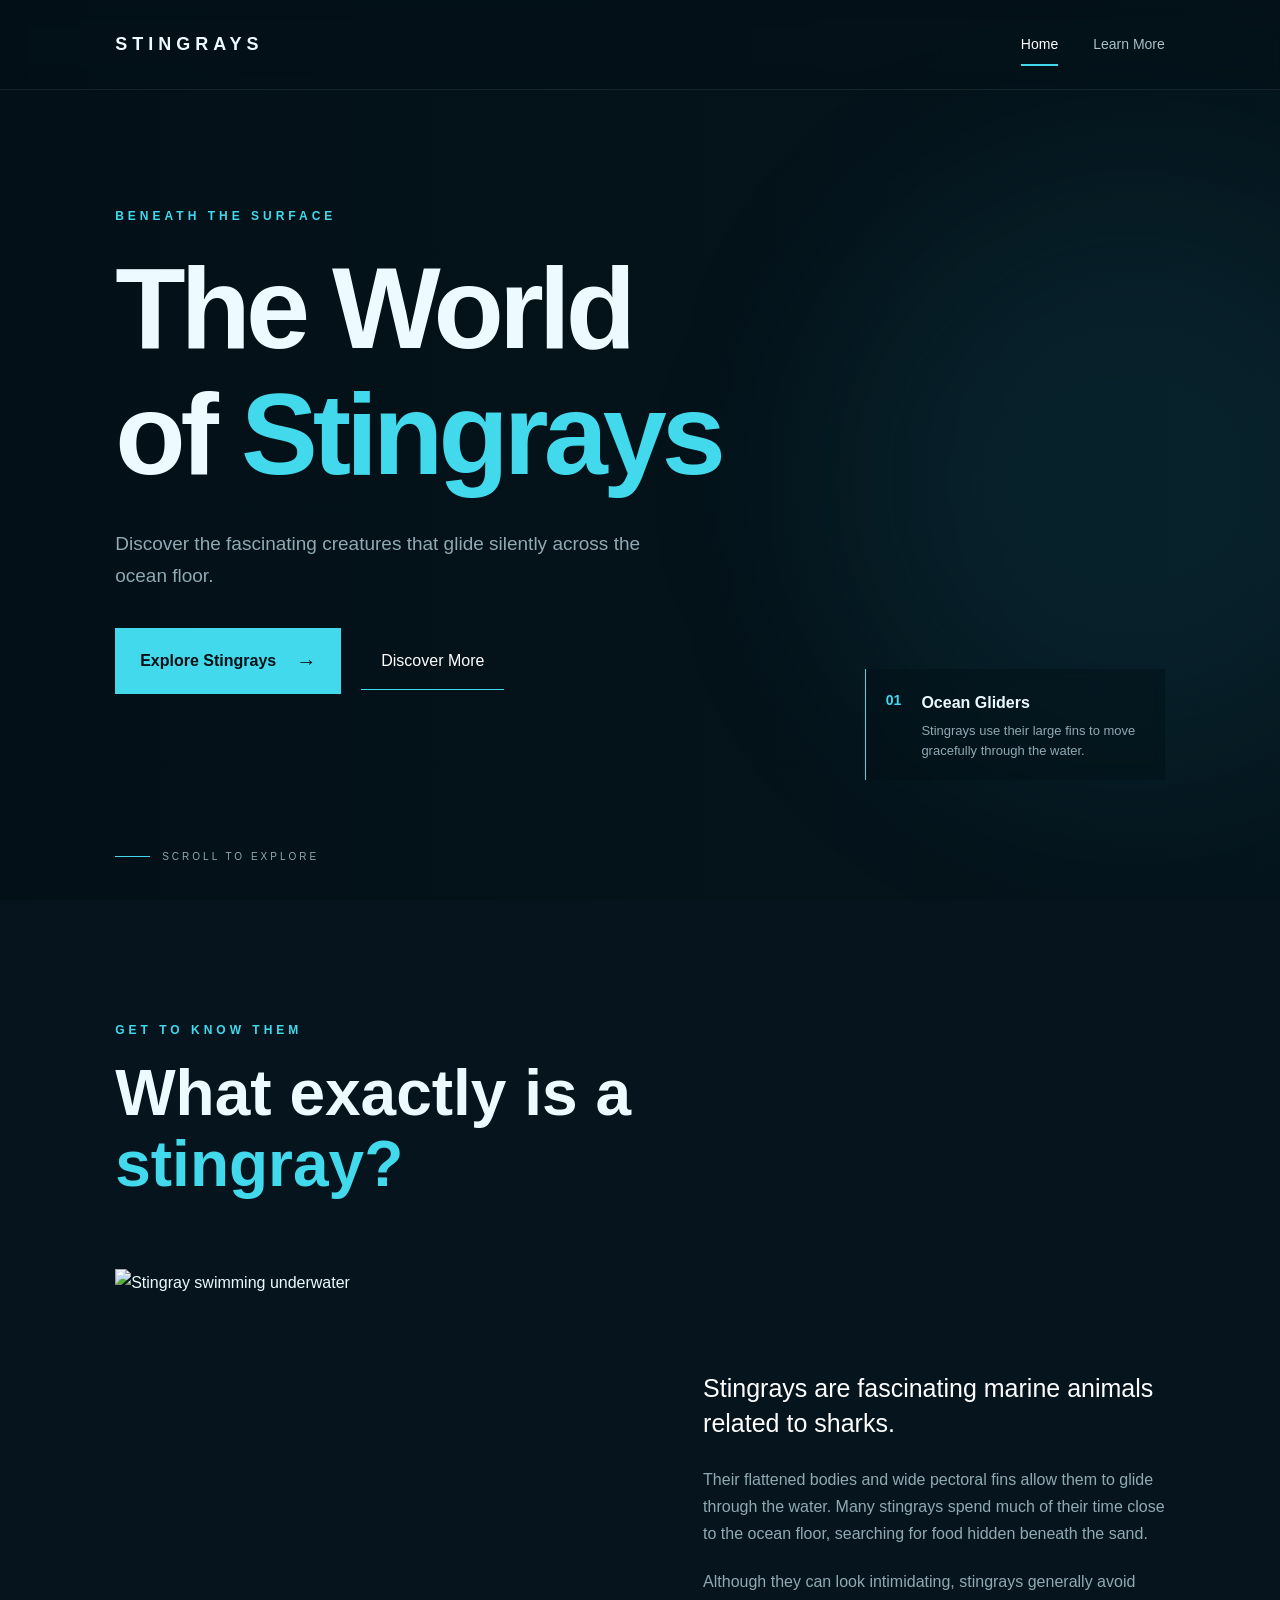
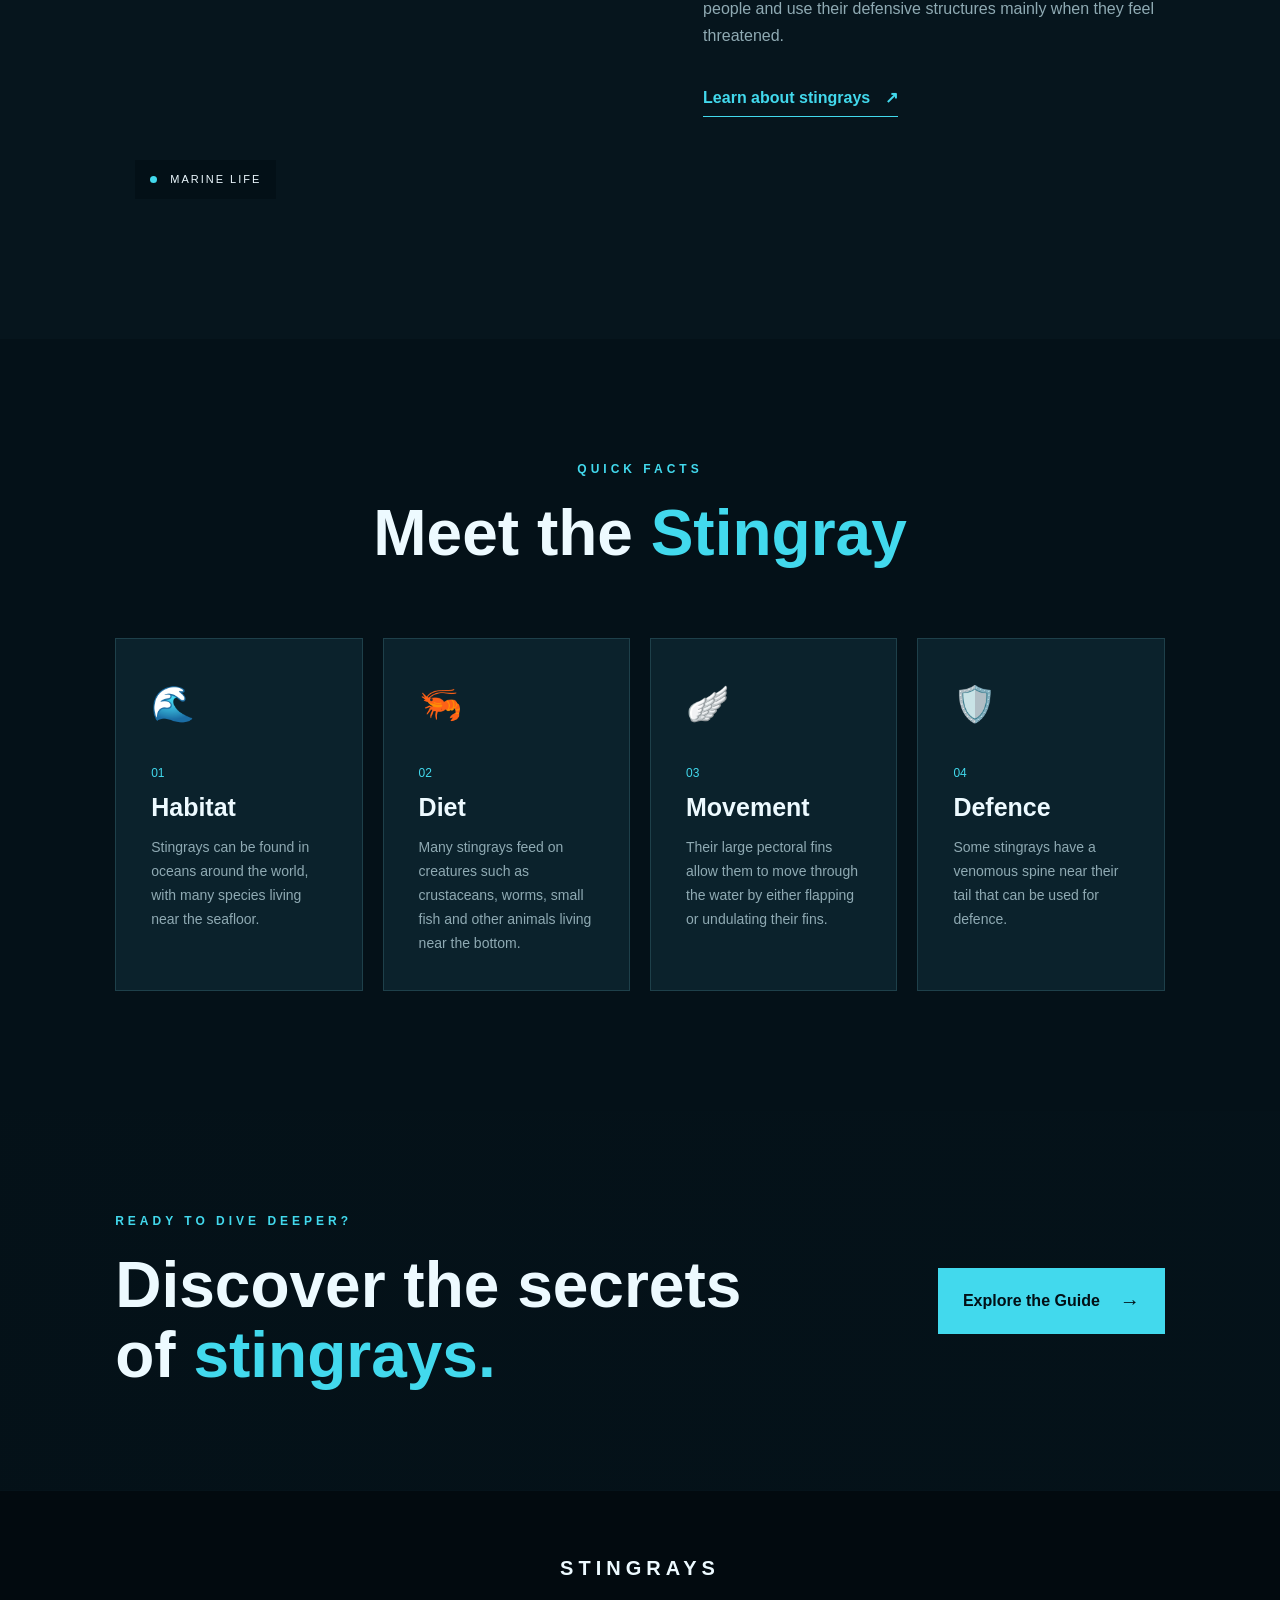
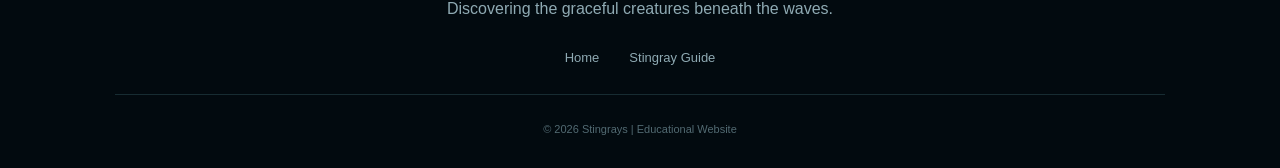
==== index.html @ 4814fe8c "smart stuff I did a lot of random stuff kinda changed it entirely didnt like it very much" ====
<!DOCTYPE html>
<html lang="en">

<head>
    <meta charset="UTF-8">
    <meta name="viewport" content="width=device-width, initial-scale=1.0">

    <title>Stingrays | Beneath the Surface</title>
    <link rel="stylesheet" href="style.css">
</head>


<body>


    <header class="navbar">

        <a href="index.html" class="logo">
            STINGRAYS
        </a>

        <nav>
            <a href="index.html" class="active">Home</a>
            <a href="stingrays.html">Learn More</a>
        </nav>

    </header>

    <section class="hero">

        <div class="hero-content">

            <p class="eyebrow">
                BENEATH THE SURFACE
            </p>

            <h1>
                The World<br>
                of <span>Stingrays</span>
            </h1>

            <p class="hero-text">
                Discover the fascinating creatures that glide
                silently across the ocean floor.
            </p>

            <div class="hero-buttons">

                <a href="stingrays.html" class="primary-button">
                    Explore Stingrays
                    <span>→</span>
                </a>

                <a href="#about" class="secondary-button">
                    Discover More
                </a>

            </div>

        </div>

        <div class="hero-fact">

            <div class="fact-number">
                01
            </div>

            <div>
                <strong>Ocean Gliders</strong>
                <p>
                    Stingrays use their large fins
                    to move gracefully through the water.
                </p>
            </div>

        </div>


        <!-- Scroll indicator -->

        <div class="scroll">
            <span></span>
            SCROLL TO EXPLORE
        </div>

    </section>

    <section class="section" id="about">

        <div class="section-heading">

            <p class="eyebrow">
                GET TO KNOW THEM
            </p>

            <h2>
                What exactly is a <span>stingray?</span>
            </h2>

        </div>


        <div class="intro-grid">

            <div class="intro-image">

                <img src="images/stingray2.jpg"
                     alt="Stingray swimming underwater">

                <div class="image-label">
                    <span></span>
                    MARINE LIFE
                </div>

            </div>


            <div class="intro-text">

                <p class="large-text">
                    Stingrays are fascinating marine animals
                    related to sharks.
                </p>

                <p>
                    Their flattened bodies and wide pectoral fins
                    allow them to glide through the water. Many
                    stingrays spend much of their time close to the
                    ocean floor, searching for food hidden beneath
                    the sand.
                </p>

                <p>
                    Although they can look intimidating, stingrays
                    generally avoid people and use their defensive
                    structures mainly when they feel threatened.
                </p>

                <a href="stingrays.html" class="text-link">
                    Learn about stingrays
                    <span>↗</span>
                </a>

            </div>

        </div>

    </section>

    <section class="facts-section">

        <div class="section-heading center">

            <p class="eyebrow">
                QUICK FACTS
            </p>

            <h2>
                Meet the <span>Stingray</span>
            </h2>

        </div>


        <div class="fact-cards">


            <article class="fact-card">

                <div class="card-icon">
                    🌊
                </div>

                <p class="card-number">
                    01
                </p>

                <h3>
                    Habitat
                </h3>

                <p>
                    Stingrays can be found in oceans around
                    the world, with many species living near
                    the seafloor.
                </p>

            </article>


            <article class="fact-card">

                <div class="card-icon">
                    🦐
                </div>

                <p class="card-number">
                    02
                </p>

                <h3>
                    Diet
                </h3>

                <p>
                    Many stingrays feed on creatures such as
                    crustaceans, worms, small fish and other
                    animals living near the bottom.
                </p>

            </article>


            <article class="fact-card">

                <div class="card-icon">
                    🪽
                </div>

                <p class="card-number">
                    03
                </p>

                <h3>
                    Movement
                </h3>

                <p>
                    Their large pectoral fins allow them to
                    move through the water by either flapping
                    or undulating their fins.
                </p>

            </article>


            <article class="fact-card">

                <div class="card-icon">
                    🛡️
                </div>

                <p class="card-number">
                    04
                </p>

                <h3>
                    Defence
                </h3>

                <p>
                    Some stingrays have a venomous spine near
                    their tail that can be used for defence.
                </p>

            </article>

        </div>

    </section>
    <section class="cta">

        <div>

            <p class="eyebrow">
                READY TO DIVE DEEPER?
            </p>

            <h2>
                Discover the secrets<br>
                of <span>stingrays.</span>
            </h2>

        </div>

        <a href="stingrays.html" class="primary-button">
            Explore the Guide
            <span>→</span>
        </a>

    </section>
    <footer>

        <div class="footer-logo">
            STINGRAYS
        </div>

        <p>
            Discovering the graceful creatures beneath the waves.
        </p>

        <div class="footer-links">
            <a href="index.html">Home</a>
            <a href="stingrays.html">Stingray Guide</a>
        </div>

        <div class="copyright">
            © 2026 Stingrays | Educational Website
        </div>

    </footer>


</body>
<a href="stingrays.html"></a>
<a href="index.html"></a>
</html>
---- style.css ----
* {
    margin: 0;
    padding: 0;
    box-sizing: border-box;
}


html {
    scroll-behavior: smooth;
}


body {
    font-family: Arial, Helvetica, sans-serif;

    background: #06151d;

    color: #edfaff;

    line-height: 1.7;
}


/* =========================================================
   COLOUR VARIABLES
========================================================= */

:root {

    --background: #06151d;

    --dark: #031017;

    --blue: #42d9ed;

    --light-blue: #8debf5;

    --text: #edfaff;

    --muted: #8faab3;

    --card: #0b222c;

    --border: rgba(141, 235, 245, 0.15);
}


/* =========================================================
   GENERAL
========================================================= */

a {
    color: inherit;
    text-decoration: none;
}


img {
    width: 100%;
    display: block;
}


.section {
    padding: 120px 9%;
}


.eyebrow {
    color: var(--blue);

    font-size: 12px;

    font-weight: bold;

    letter-spacing: 4px;

    margin-bottom: 18px;
}


h1,
h2,
h3 {
    line-height: 1.1;
}


h2 {
    font-size: clamp(40px, 5vw, 70px);
}


h2 span,
h1 span {
    color: var(--blue);
}


p {
    color: var(--muted);
}


/* =========================================================
   NAVIGATION
========================================================= */

.navbar {

    position: absolute;

    top: 0;

    left: 0;

    width: 100%;

    height: 90px;

    padding: 0 9%;

    display: flex;

    align-items: center;

    justify-content: space-between;

    z-index: 20;

    border-bottom: 1px solid rgba(255,255,255,0.08);

    background: rgba(3, 16, 23, 0.35);

    backdrop-filter: blur(10px);
}


.logo {

    font-size: 18px;

    font-weight: 900;

    letter-spacing: 5px;
}


.navbar nav {

    display: flex;

    gap: 35px;
}


.navbar nav a {

    color: #a9c1c8;

    font-size: 14px;

    position: relative;

    transition: 0.3s;
}


.navbar nav a:hover,
.navbar nav a.active {

    color: white;
}


.navbar nav a.active::after {

    content: "";

    position: absolute;

    left: 0;

    bottom: -10px;

    width: 100%;

    height: 2px;

    background: var(--blue);
}


/* =========================================================
   HOMEPAGE HERO
========================================================= */

.hero {

    min-height: 100vh;

    position: relative;

    display: flex;

    align-items: center;

    padding: 120px 9%;

    overflow: hidden;

    background:

        linear-gradient(
            90deg,
            rgba(3, 16, 23, 0.95),
            rgba(3, 16, 23, 0.6),
            rgba(3, 16, 23, 0.25)
        ),

        url("images/stingray.jpg");

    background-size: cover;

    background-position: center;
}


/* Creates a subtle glow behind the text */

.hero::before {

    content: "";

    position: absolute;

    width: 600px;

    height: 600px;

    border-radius: 50%;

    background: rgba(45, 207, 226, 0.08);

    filter: blur(100px);

    right: -150px;

    top: 20%;
}


.hero-content {

    position: relative;

    max-width: 700px;

    z-index: 2;
}


.hero h1 {

    font-size: clamp(65px, 9vw, 125px);

    letter-spacing: -5px;

    margin-bottom: 30px;
}


.hero-text {

    font-size: 19px;

    max-width: 530px;

    margin-bottom: 35px;
}


/* =========================================================
   BUTTONS
========================================================= */

.hero-buttons {

    display: flex;

    align-items: center;

    gap: 20px;
}


.primary-button {

    display: inline-flex;

    align-items: center;

    gap: 20px;

    padding: 16px 25px;

    background: var(--blue);

    color: #021016;

    font-weight: bold;

    transition: 0.3s;
}


.primary-button span {

    font-size: 20px;

    transition: 0.3s;
}


.primary-button:hover {

    transform: translateY(-4px);

    box-shadow: 0 15px 40px rgba(66, 217, 237, 0.2);
}


.primary-button:hover span {

    transform: translateX(5px);
}


.secondary-button {

    padding: 15px 20px;

    color: white;

    border-bottom: 1px solid var(--blue);
}


/* =========================================================
   HERO FACT
========================================================= */

.hero-fact {

    position: absolute;

    right: 9%;

    bottom: 120px;

    max-width: 300px;

    display: flex;

    gap: 20px;

    padding: 20px;

    border-left: 1px solid var(--blue);

    background: rgba(3,16,23,0.45);

    backdrop-filter: blur(8px);
}


.fact-number {

    font-size: 14px;

    color: var(--blue);

    font-weight: bold;
}


.hero-fact strong {

    display: block;

    margin-bottom: 5px;
}


.hero-fact p {

    font-size: 13px;

    line-height: 1.5;
}


/* =========================================================
   SCROLL INDICATOR
========================================================= */

.scroll {

    position: absolute;

    bottom: 35px;

    left: 9%;

    font-size: 10px;

    letter-spacing: 3px;

    color: #8faab3;

    display: flex;

    align-items: center;

    gap: 12px;
}


.scroll span {

    display: block;

    width: 35px;

    height: 1px;

    background: var(--blue);
}


/* =========================================================
   SECTION HEADINGS
========================================================= */

.section-heading {

    max-width: 750px;

    margin-bottom: 70px;
}


.section-heading.center {

    text-align: center;

    margin-left: auto;

    margin-right: auto;
}


.heading-description {

    max-width: 600px;

    margin: 25px auto 0;

    color: var(--muted);
}


/* =========================================================
   INTRO
========================================================= */

.intro-grid {

    display: grid;

    grid-template-columns: 1.1fr 1fr;

    gap: 80px;

    align-items: center;
}


.intro-image {

    position: relative;
}


.intro-image img {

    height: 550px;

    object-fit: cover;
}


.image-label {

    position: absolute;

    bottom: 20px;

    left: 20px;

    padding: 10px 15px;

    background: rgba(3,16,23,0.8);

    backdrop-filter: blur(8px);

    font-size: 11px;

    letter-spacing: 2px;
}


.image-label span {

    display: inline-block;

    width: 7px;

    height: 7px;

    border-radius: 50%;

    background: var(--blue);

    margin-right: 8px;
}


.intro-text {

    max-width: 550px;
}


.large-text {

    font-size: 25px;

    color: white;

    line-height: 1.4;

    margin-bottom: 25px;
}


.intro-text p:not(.large-text) {

    margin-bottom: 20px;
}


.text-link {

    display: inline-flex;

    gap: 15px;

    margin-top: 15px;

    color: var(--blue);

    font-weight: bold;

    border-bottom: 1px solid var(--blue);

    padding-bottom: 5px;
}


/* =========================================================
   FACTS SECTION
========================================================= */

.facts-section {

    padding: 120px 9%;

    background: #041118;
}


.fact-cards {

    display: grid;

    grid-template-columns: repeat(4, 1fr);

    gap: 20px;
}


.fact-card {

    min-height: 330px;

    padding: 35px;

    background: var(--card);

    border: 1px solid var(--border);

    position: relative;

    transition: 0.3s;
}


.fact-card:hover {

    transform: translateY(-8px);

    border-color: rgba(66,217,237,0.5);
}


.card-icon {

    font-size: 35px;

    margin-bottom: 30px;
}


.card-number {

    color: var(--blue);

    font-size: 12px;

    margin-bottom: 10px;
}


.fact-card h3 {

    font-size: 25px;

    margin-bottom: 15px;
}


.fact-card p:last-child {

    font-size: 14px;
}


/* =========================================================
   CTA
========================================================= */

.cta {

    padding: 100px 9%;

    display: flex;

    align-items: center;

    justify-content: space-between;

    gap: 40px;

    background:

        linear-gradient(
            90deg,
            rgba(4, 17, 24, 0.95),
            rgba(4, 17, 24, 0.75)
        ),

        url("images/stingray2.jpg");

    background-size: cover;

    background-position: center;
}


.cta h2 {

    font-size: clamp(40px, 5vw, 65px);
}


/* =========================================================
   PAGE HERO
========================================================= */

.page-hero {

    min-height: 80vh;

    display: flex;

    align-items: center;

    padding: 150px 9%;

    background:

        linear-gradient(
            90deg,
            rgba(3,16,23,0.95),
            rgba(3,16,23,0.55)
        ),

        url("images/stingray2.jpg");

    background-size: cover;

    background-position: center;
}


.page-hero-content {

    max-width: 800px;
}


.page-hero h1 {

    font-size: clamp(65px, 8vw, 110px);

    letter-spacing: -4px;

    margin-bottom: 30px;
}


.page-hero p:last-child {

    font-size: 19px;

    max-width: 550px;
}


/* =========================================================
   LARGE INFORMATION SECTION
========================================================= */

.large-info-grid {

    display: grid;

    grid-template-columns: 1fr 1fr;

    gap: 80px;

    align-items: center;
}


.info-image img {

    height: 600px;

    object-fit: cover;
}


.info-content > p {

    margin-bottom: 20px;
}


.mini-stat-grid {

    display: grid;

    grid-template-columns: 1fr 1fr;

    gap: 20px;

    margin-top: 40px;
}


.mini-stat-grid div {

    padding: 20px;

    border-top: 1px solid var(--border);
}


.mini-stat-grid strong {

    display: block;

    color: var(--blue);

    margin-bottom: 5px;
}


.mini-stat-grid span {

    font-size: 13px;

    color: var(--muted);
}


/* =========================================================
   DARK SECTION
========================================================= */

.dark-section {

    padding: 120px 9%;

    background: #030e14;
}


.anatomy-grid {

    display: grid;

    grid-template-columns: repeat(4, 1fr);

    gap: 20px;
}


.anatomy-card {

    padding: 35px;

    min-height: 300px;

    border: 1px solid var(--border);

    background: #061923;

    transition: 0.3s;
}


.anatomy-card:hover {

    border-color: var(--blue);

    transform: translateY(-5px);
}


.anatomy-number {

    color: var(--blue);

    margin-bottom: 70px;

    font-size: 13px;
}


.anatomy-card h3 {

    font-size: 24px;

    margin-bottom: 15px;
}


.anatomy-card p {

    font-size: 14px;
}


/* =========================================================
   FOOD SECTION
========================================================= */

.split-heading {

    display: flex;

    justify-content: space-between;

    gap: 50px;

    margin-bottom: 70px;
}


.split-heading > p {

    max-width: 400px;

    align-self: flex-end;
}


.food-grid {

    display: grid;

    grid-template-columns: 1fr 1fr;

    border-top: 1px solid var(--border);
}


.food-item {

    padding: 40px;

    border-bottom: 1px solid var(--border);

    transition: 0.3s;
}


.food-item:nth-child(odd) {

    border-right: 1px solid var(--border);
}


.food-item:hover {

    background: #0a2029;
}


.food-item span {

    color: var(--blue);

    font-size: 12px;

    letter-spacing: 2px;
}


.food-item h3 {

    margin: 15px 0;

    font-size: 28px;
}


/* =========================================================
   HABITAT
========================================================= */

.habitat-section {

    min-height: 650px;

    display: flex;

    align-items: center;

    padding: 100px 9%;

    background:

        linear-gradient(
            90deg,
            rgba(3,16,23,0.95),
            rgba(3,16,23,0.55)
        ),

        url("images/stingray.jpg");

    background-size: cover;

    background-position: center;
}


.habitat-content {

    max-width: 650px;
}


.habitat-content h2 {

    margin-bottom: 30px;
}


.habitat-content > p {

    font-size: 18px;

    margin-bottom: 30px;
}


.habitat-tags {

    display: flex;

    flex-wrap: wrap;

    gap: 10px;
}


.habitat-tags span {

    padding: 9px 13px;

    border: 1px solid rgba(66,217,237,0.4);

    color: var(--light-blue);

    font-size: 10px;

    letter-spacing: 2px;
}


/* =========================================================
   DEFENCE
========================================================= */

.defence-box {

    display: grid;

    grid-template-columns: 120px 1fr;

    gap: 40px;

    padding: 50px;

    border: 1px solid var(--border);

    background: var(--card);

    max-width: 1000px;
}


.defence-icon {

    font-size: 55px;

    text-align: center;
}


.defence-box h3 {

    font-size: 32px;

    margin-bottom: 20px;
}


.defence-box p {

    margin-bottom: 15px;

    max-width: 750px;
}


/* =========================================================
   NUMBER FACTS
========================================================= */

.number-facts {

    max-width: 1000px;

    margin: auto;
}


.number-facts > div {

    display: grid;

    grid-template-columns: 100px 1fr;

    gap: 30px;

    padding: 25px 0;

    border-bottom: 1px solid var(--border);
}


.number-facts strong {

    color: var(--blue);

    font-size: 14px;
}


.number-facts p {

    color: white;
}


/* =========================================================
   BACK HOME
========================================================= */

.back-home {

    text-align: center;

    padding: 130px 20px;

    background: #030e14;
}


.back-home h2 {

    margin-bottom: 40px;
}


/* =========================================================
   FOOTER
========================================================= */

footer {

    padding: 60px 9% 30px;

    background: #020a0f;

    text-align: center;
}


.footer-logo {

    font-size: 20px;

    font-weight: 900;

    letter-spacing: 5px;

    margin-bottom: 10px;
}


.footer-links {

    display: flex;

    justify-content: center;

    gap: 30px;

    margin: 25px 0;
}


.footer-links a {

    color: var(--muted);

    font-size: 13px;

    transition: 0.3s;
}


.footer-links a:hover {

    color: var(--blue);
}


.copyright {

    padding-top: 25px;

    border-top: 1px solid var(--border);

    color: #526a72;

    font-size: 11px;
}


/* =========================================================
   RESPONSIVE DESIGN
========================================================= */

@media (max-width: 1000px) {

    .fact-cards,
    .anatomy-grid {

        grid-template-columns: 1fr 1fr;
    }


    .intro-grid,
    .large-info-grid {

        grid-template-columns: 1fr;

        gap: 50px;
    }


    .intro-image img,
    .info-image img {

        height: 450px;
    }


    .hero-fact {

        display: none;
    }

}


@media (max-width: 700px) {

    .navbar {

        padding: 0 6%;

        height: 75px;
    }


    .navbar nav {

        gap: 15px;
    }


    .navbar nav a {

        font-size: 12px;
    }


    .section,
    .facts-section,
    .dark-section {

        padding: 80px 6%;
    }


    .hero {

        padding: 120px 6% 80px;

        min-height: 850px;
    }


    .hero h1 {

        letter-spacing: -3px;
    }


    .hero-buttons {

        flex-direction: column;

        align-items: flex-start;
    }


    .scroll {

        left: 6%;
    }


    .fact-cards,
    .anatomy-grid {

        grid-template-columns: 1fr;
    }


    .fact-card {

        min-height: auto;
    }


    .split-heading {

        flex-direction: column;
    }


    .food-grid {

        grid-template-columns: 1fr;
    }


    .food-item:nth-child(odd) {

        border-right: none;
    }


    .defence-box {

        grid-template-columns: 1fr;

        padding: 30px;
    }


    .defence-icon {

        text-align: left;
    }


    .number-facts > div {

        grid-template-columns: 50px 1fr;
    }


    .cta {

        flex-direction: column;

        align-items: flex-start;

        padding: 80px 6%;
    }


    .page-hero {

        min-height: 700px;

        padding: 120px 6% 80px;
    }


    .page-hero h1 {

        letter-spacing: -3px;
    }


    .mini-stat-grid {

        grid-template-columns: 1fr;
    }


    .habitat-section {

        padding: 80px 6%;
    }


    footer {

        padding-left: 6%;

        padding-right: 6%;
    }

}
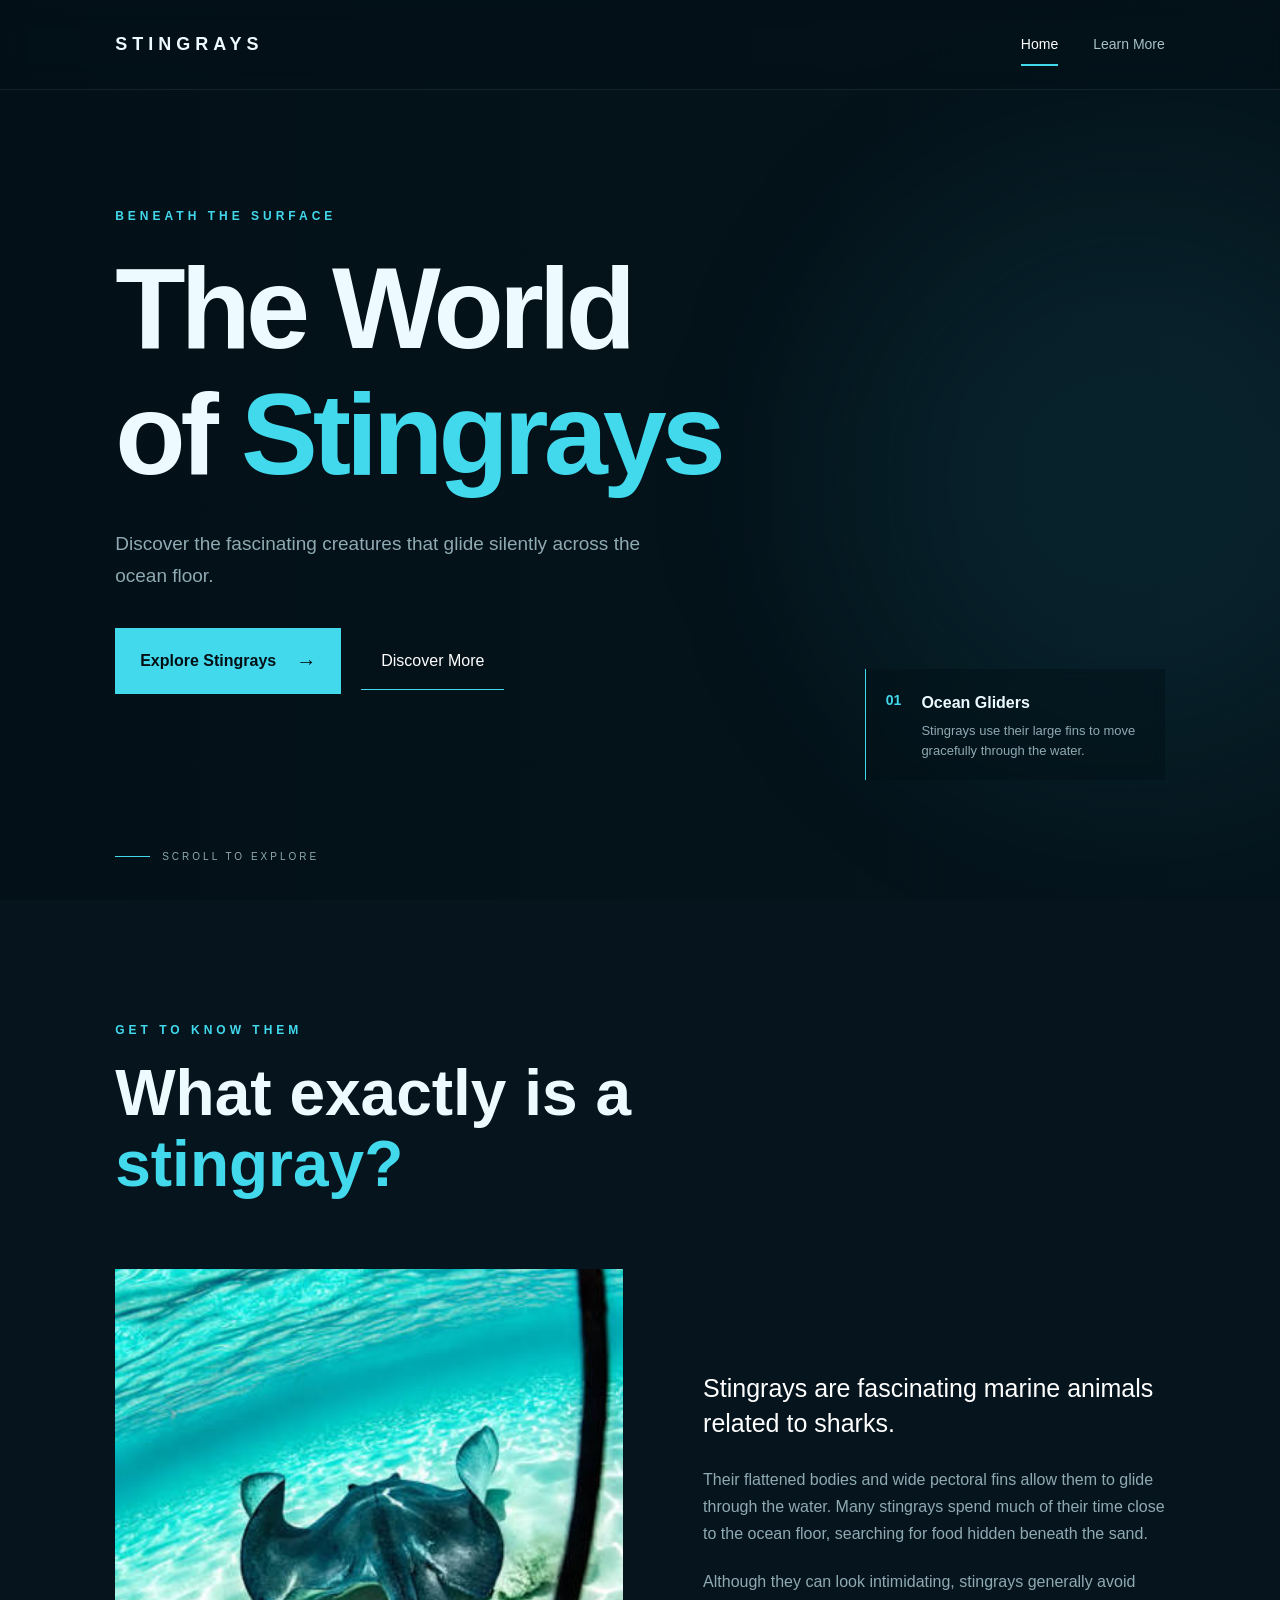
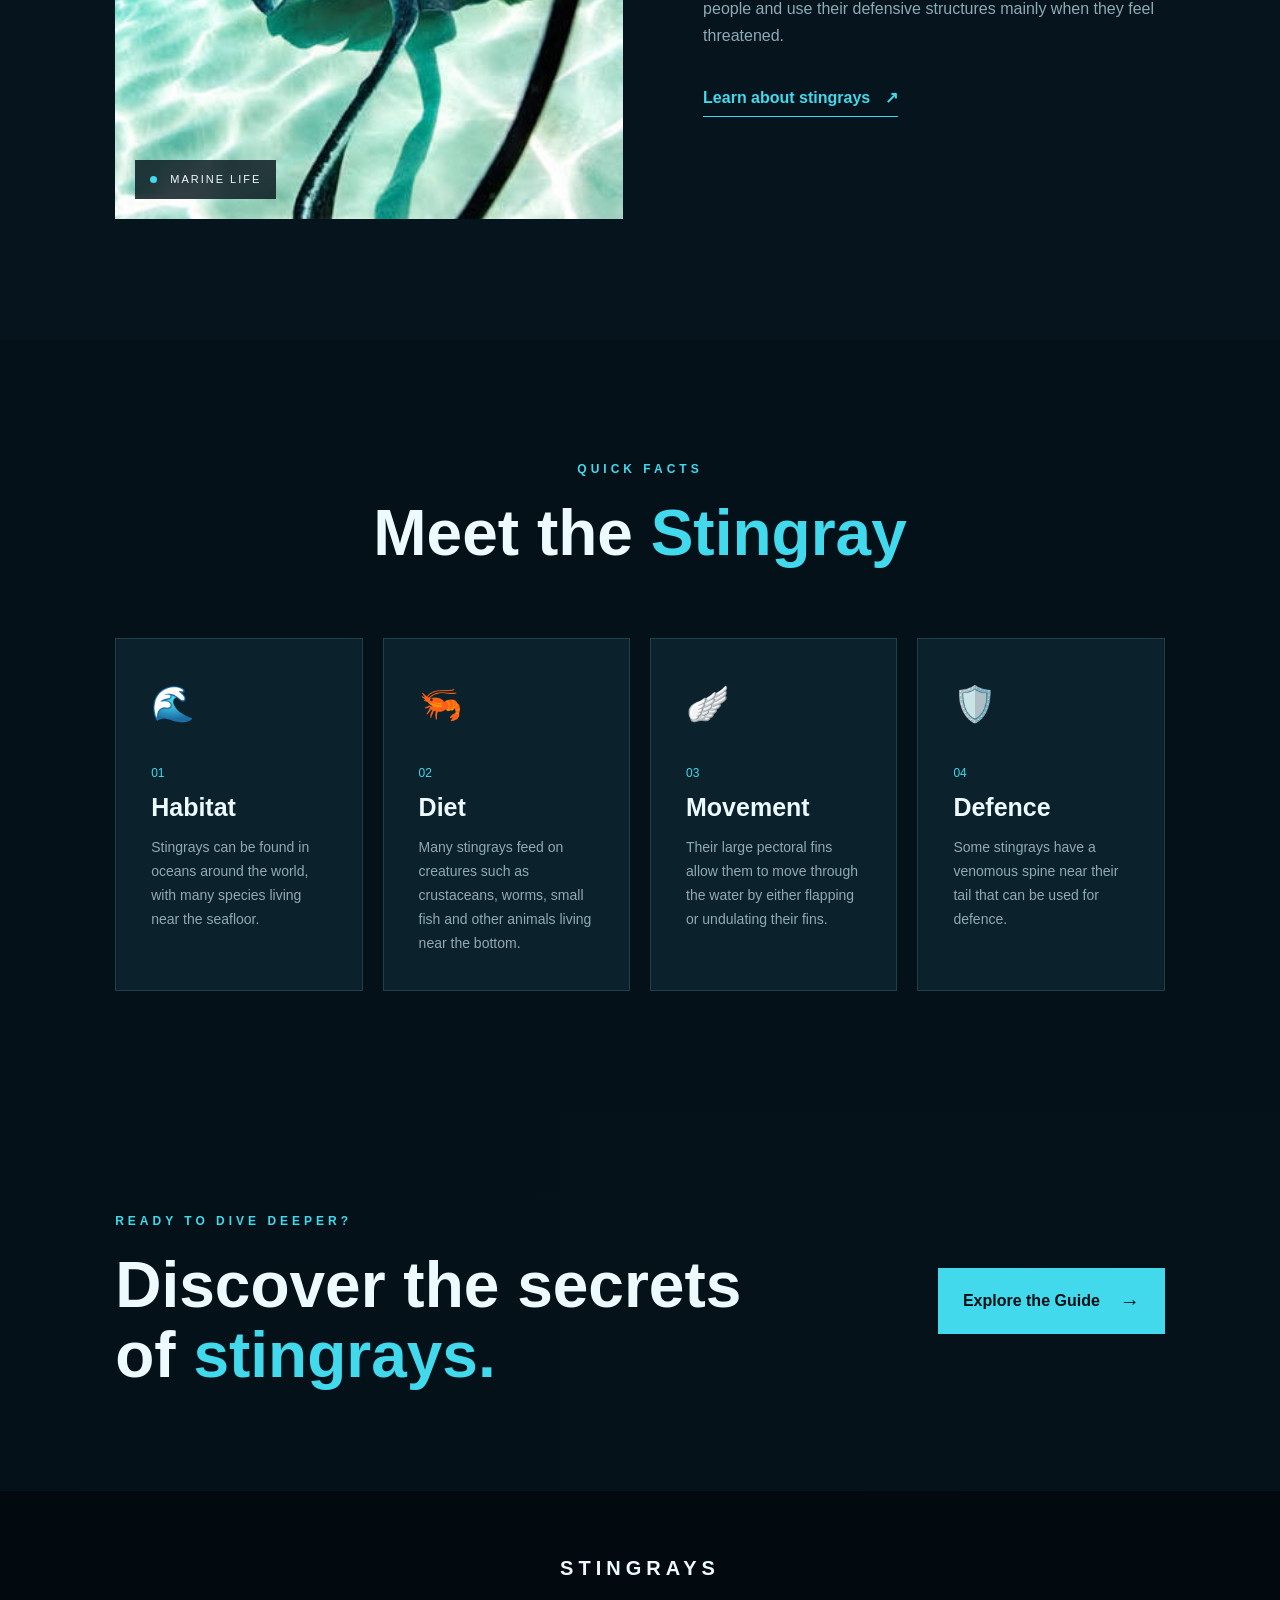
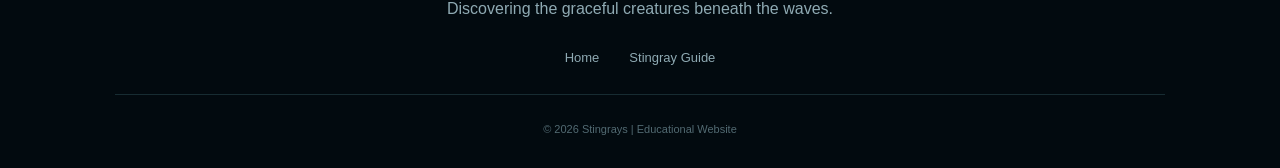
==== commit 19a56f1d: "images images" ====
--- a/index.html
+++ b/index.html
@@ -21,7 +21,7 @@
 
         <nav>
             <a href="index.html" class="active">Home</a>
-            <a href="stingrays.html">Learn More</a>
+            <a href="stingray.html">Learn More</a>
         </nav>
 
     </header>
@@ -46,7 +46,7 @@
 
             <div class="hero-buttons">
 
-                <a href="stingrays.html" class="primary-button">
+                <a href="stingray.html" class="primary-button">
                     Explore Stingrays
                     <span>→</span>
                 </a>
@@ -104,7 +104,7 @@
 
             <div class="intro-image">
 
-                <img src="images/stingray2.jpg"
+                <img src="stingray2.jpg"
                      alt="Stingray swimming underwater">
 
                 <div class="image-label">
@@ -136,7 +136,7 @@
                     structures mainly when they feel threatened.
                 </p>
 
-                <a href="stingrays.html" class="text-link">
+                <a href="stingray.html" class="text-link">
                     Learn about stingrays
                     <span>↗</span>
                 </a>
@@ -273,7 +273,7 @@
 
         </div>
 
-        <a href="stingrays.html" class="primary-button">
+        <a href="stingray.html" class="primary-button">
             Explore the Guide
             <span>→</span>
         </a>
@@ -291,7 +291,7 @@
 
         <div class="footer-links">
             <a href="index.html">Home</a>
-            <a href="stingrays.html">Stingray Guide</a>
+            <a href="stingray.html">Stingray Guide</a>
         </div>
 
         <div class="copyright">
@@ -302,6 +302,6 @@
 
 
 </body>
-<a href="stingrays.html"></a>
+<a href="stingray.html"></a>
 <a href="index.html"></a>
 </html>
--- a/style.css
+++ b/style.css
@@ -21,10 +21,6 @@
 }
 
 
-/* =========================================================
-   COLOUR VARIABLES
-========================================================= */
-
 :root {
 
     --background: #06151d;
@@ -44,10 +40,6 @@
     --border: rgba(141, 235, 245, 0.15);
 }
 
-
-/* =========================================================
-   GENERAL
-========================================================= */
 
 a {
     color: inherit;
@@ -101,11 +93,6 @@
     color: var(--muted);
 }
 
-
-/* =========================================================
-   NAVIGATION
-========================================================= */
-
 .navbar {
 
     position: absolute;
@@ -189,11 +176,6 @@
 
     background: var(--blue);
 }
-
-
-/* =========================================================
-   HOMEPAGE HERO
-========================================================= */
 
 .hero {
 
@@ -279,11 +261,6 @@
     margin-bottom: 35px;
 }
 
-
-/* =========================================================
-   BUTTONS
-========================================================= */
-
 .hero-buttons {
 
     display: flex;
@@ -345,11 +322,6 @@
     border-bottom: 1px solid var(--blue);
 }
 
-
-/* =========================================================
-   HERO FACT
-========================================================= */
-
 .hero-fact {
 
     position: absolute;
@@ -399,11 +371,6 @@
     line-height: 1.5;
 }
 
-
-/* =========================================================
-   SCROLL INDICATOR
-========================================================= */
-
 .scroll {
 
     position: absolute;
@@ -437,11 +404,6 @@
     background: var(--blue);
 }
 
-
-/* =========================================================
-   SECTION HEADINGS
-========================================================= */
-
 .section-heading {
 
     max-width: 750px;
@@ -469,11 +431,6 @@
     color: var(--muted);
 }
 
-
-/* =========================================================
-   INTRO
-========================================================= */
-
 .intro-grid {
 
     display: grid;
@@ -577,11 +534,6 @@
     padding-bottom: 5px;
 }
 
-
-/* =========================================================
-   FACTS SECTION
-========================================================= */
-
 .facts-section {
 
     padding: 120px 9%;
@@ -654,11 +606,6 @@
 
     font-size: 14px;
 }
-
-
-/* =========================================================
-   CTA
-========================================================= */
 
 .cta {
 
@@ -693,11 +640,6 @@
     font-size: clamp(40px, 5vw, 65px);
 }
 
-
-/* =========================================================
-   PAGE HERO
-========================================================= */
-
 .page-hero {
 
     min-height: 80vh;
@@ -747,11 +689,6 @@
     max-width: 550px;
 }
 
-
-/* =========================================================
-   LARGE INFORMATION SECTION
-========================================================= */
-
 .large-info-grid {
 
     display: grid;
@@ -815,11 +752,6 @@
     color: var(--muted);
 }
 
-
-/* =========================================================
-   DARK SECTION
-========================================================= */
-
 .dark-section {
 
     padding: 120px 9%;
@@ -883,11 +815,6 @@
     font-size: 14px;
 }
 
-
-/* =========================================================
-   FOOD SECTION
-========================================================= */
-
 .split-heading {
 
     display: flex;
@@ -957,10 +884,6 @@
     font-size: 28px;
 }
 
-
-/* =========================================================
-   HABITAT
-========================================================= */
 
 .habitat-section {
 
@@ -1032,10 +955,6 @@
 }
 
 
-/* =========================================================
-   DEFENCE
-========================================================= */
-
 .defence-box {
 
     display: grid;
@@ -1077,11 +996,6 @@
     max-width: 750px;
 }
 
-
-/* =========================================================
-   NUMBER FACTS
-========================================================= */
-
 .number-facts {
 
     max-width: 1000px;
@@ -1117,11 +1031,6 @@
     color: white;
 }
 
-
-/* =========================================================
-   BACK HOME
-========================================================= */
-
 .back-home {
 
     text-align: center;
@@ -1137,11 +1046,6 @@
     margin-bottom: 40px;
 }
 
-
-/* =========================================================
-   FOOTER
-========================================================= */
-
 footer {
 
     padding: 60px 9% 30px;
@@ -1202,11 +1106,6 @@
 
     font-size: 11px;
 }
-
-
-/* =========================================================
-   RESPONSIVE DESIGN
-========================================================= */
 
 @media (max-width: 1000px) {
 
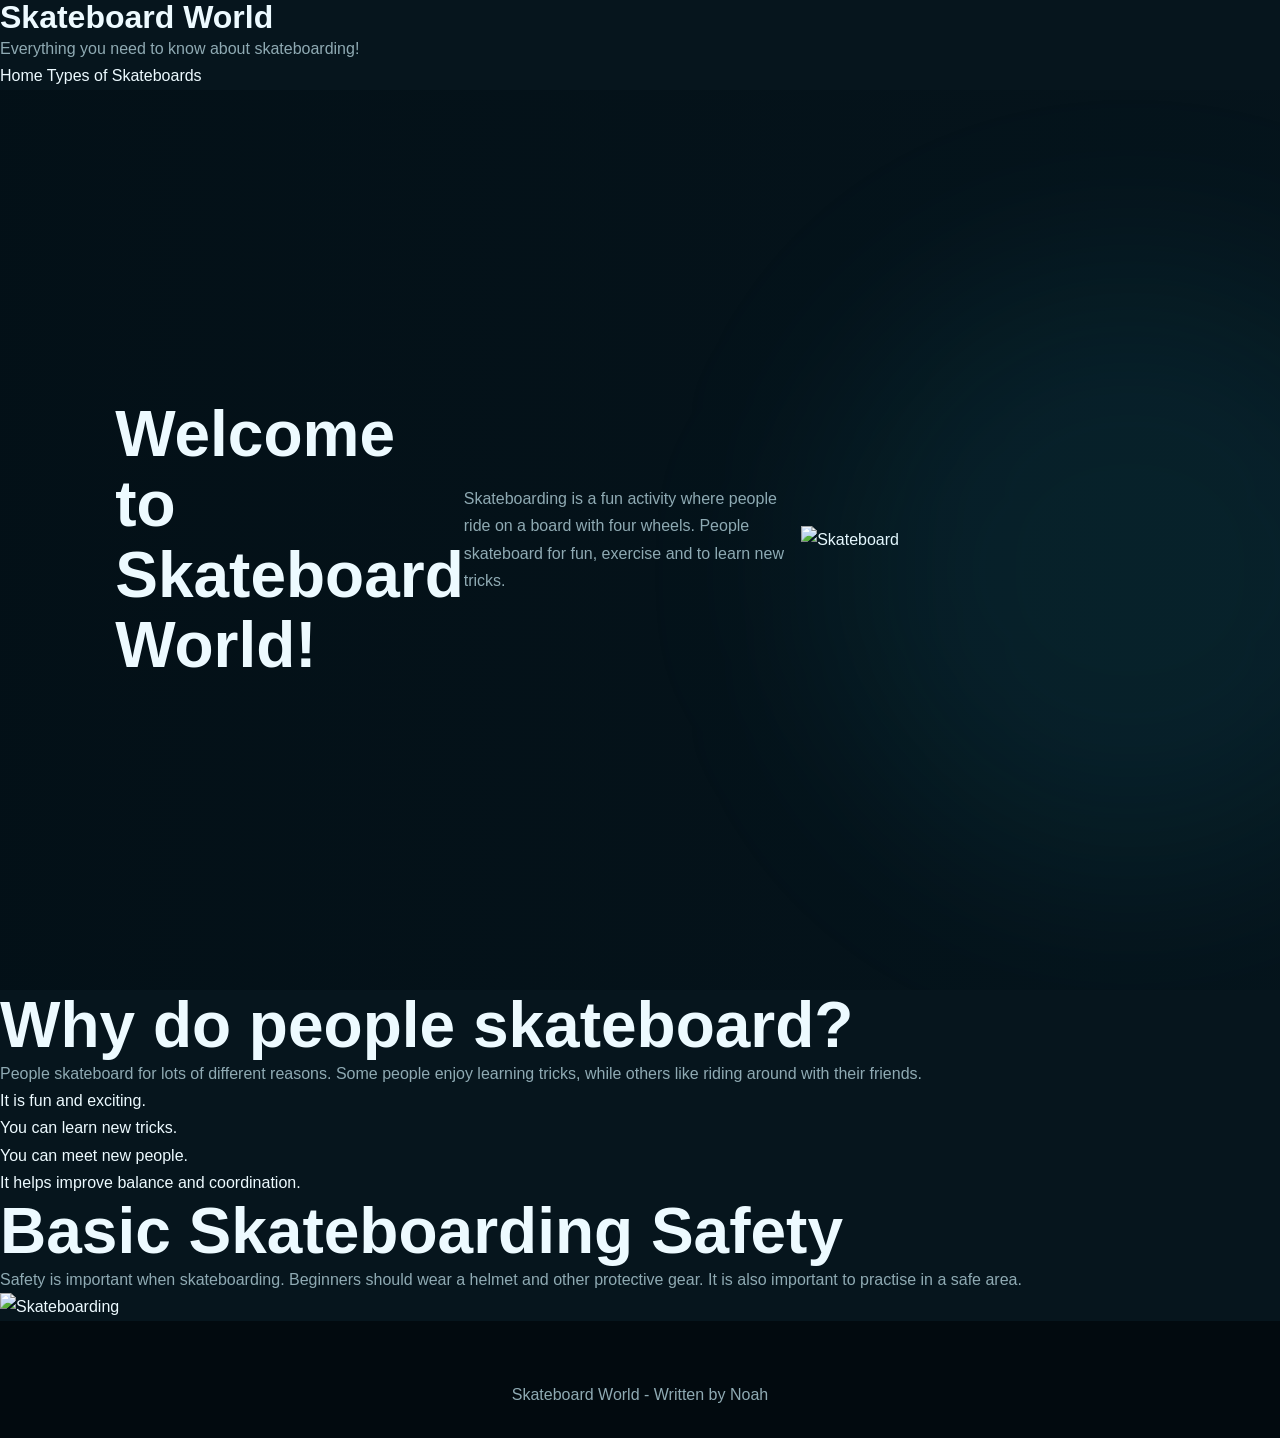
==== commit 95f0684c: "Update index.html" ====
--- a/index.html
+++ b/index.html
@@ -1,307 +1,69 @@
 <!DOCTYPE html>
-<html lang="en">
-
+<html>
 <head>
-    <meta charset="UTF-8">
-    <meta name="viewport" content="width=device-width, initial-scale=1.0">
-
-    <title>Stingrays | Beneath the Surface</title>
+    <title>Skateboard World</title>
     <link rel="stylesheet" href="style.css">
 </head>
 
-
 <body>
 
-
-    <header class="navbar">
-
-        <a href="index.html" class="logo">
-            STINGRAYS
-        </a>
-
-        <nav>
-            <a href="index.html" class="active">Home</a>
-            <a href="stingray.html">Learn More</a>
-        </nav>
-
+    <header>
+        <h1>Skateboard World</h1>
+        <p>Everything you need to know about skateboarding!</p>
     </header>
 
-    <section class="hero">
+    <nav>
+        <a href="index.html">Home</a>
+        <a href="Skateboards.html">Types of Skateboards</a>
+    </nav>
 
-        <div class="hero-content">
+    <main>
+        <container class="hero">
+            <h2>Welcome to Skateboard World!</h2>
 
-            <p class="eyebrow">
-                BENEATH THE SURFACE
+            <p>
+            Skateboarding is a fun activity where people ride
+            on a board with four wheels. People skateboard for
+            fun, exercise and to learn new tricks.
             </p>
 
-            <h1>
-                The World<br>
-                of <span>Stingrays</span>
-            </h1>
+            <img src="https://images.unsplash.com/photo-1520045892732-304bc3ac5d8e?auto=format&fit=crop&w=900&q=80"
+             alt="Skateboard">
 
-            <p class="hero-text">
-                Discover the fascinating creatures that glide
-                silently across the ocean floor.
+        </container>
+        <container>
+             <h2>Why do people skateboard?</h2>
+
+            <p>
+            People skateboard for lots of different reasons.
+            Some people enjoy learning tricks, while others
+            like riding around with their friends.
             </p>
 
-            <div class="hero-buttons">
-
-                <a href="stingray.html" class="primary-button">
-                    Explore Stingrays
-                    <span>→</span>
-                </a>
-
-                <a href="#about" class="secondary-button">
-                    Discover More
-                </a>
-
-            </div>
-
-        </div>
-
-        <div class="hero-fact">
-
-            <div class="fact-number">
-                01
-            </div>
-
-            <div>
-                <strong>Ocean Gliders</strong>
-                <p>
-                    Stingrays use their large fins
-                    to move gracefully through the water.
-                </p>
-            </div>
-
-        </div>
-
-
-        <!-- Scroll indicator -->
-
-        <div class="scroll">
-            <span></span>
-            SCROLL TO EXPLORE
-        </div>
-
-    </section>
-
-    <section class="section" id="about">
-
-        <div class="section-heading">
-
-            <p class="eyebrow">
-                GET TO KNOW THEM
-            </p>
-
-            <h2>
-                What exactly is a <span>stingray?</span>
-            </h2>
-
-        </div>
-
-
-        <div class="intro-grid">
-
-            <div class="intro-image">
-
-                <img src="stingray2.jpg"
-                     alt="Stingray swimming underwater">
-
-                <div class="image-label">
-                    <span></span>
-                    MARINE LIFE
-                </div>
-
-            </div>
-
-
-            <div class="intro-text">
-
-                <p class="large-text">
-                    Stingrays are fascinating marine animals
-                    related to sharks.
-                </p>
-
-                <p>
-                    Their flattened bodies and wide pectoral fins
-                    allow them to glide through the water. Many
-                    stingrays spend much of their time close to the
-                    ocean floor, searching for food hidden beneath
-                    the sand.
-                </p>
-
-                <p>
-                    Although they can look intimidating, stingrays
-                    generally avoid people and use their defensive
-                    structures mainly when they feel threatened.
-                </p>
-
-                <a href="stingray.html" class="text-link">
-                    Learn about stingrays
-                    <span>↗</span>
-                </a>
-
-            </div>
-
-        </div>
-
-    </section>
-
-    <section class="facts-section">
-
-        <div class="section-heading center">
-
-            <p class="eyebrow">
-                QUICK FACTS
-            </p>
-
-            <h2>
-                Meet the <span>Stingray</span>
-            </h2>
-
-        </div>
-
-
-        <div class="fact-cards">
-
-
-            <article class="fact-card">
-
-                <div class="card-icon">
-                    🌊
-                </div>
-
-                <p class="card-number">
-                    01
-                </p>
-
-                <h3>
-                    Habitat
-                </h3>
-
-                <p>
-                    Stingrays can be found in oceans around
-                    the world, with many species living near
-                    the seafloor.
-                </p>
-
-            </article>
-
-
-            <article class="fact-card">
-
-                <div class="card-icon">
-                    🦐
-                </div>
-
-                <p class="card-number">
-                    02
-                </p>
-
-                <h3>
-                    Diet
-                </h3>
-
-                <p>
-                    Many stingrays feed on creatures such as
-                    crustaceans, worms, small fish and other
-                    animals living near the bottom.
-                </p>
-
-            </article>
-
-
-            <article class="fact-card">
-
-                <div class="card-icon">
-                    🪽
-                </div>
-
-                <p class="card-number">
-                    03
-                </p>
-
-                <h3>
-                    Movement
-                </h3>
-
-                <p>
-                    Their large pectoral fins allow them to
-                    move through the water by either flapping
-                    or undulating their fins.
-                </p>
-
-            </article>
-
-
-            <article class="fact-card">
-
-                <div class="card-icon">
-                    🛡️
-                </div>
-
-                <p class="card-number">
-                    04
-                </p>
-
-                <h3>
-                    Defence
-                </h3>
-
-                <p>
-                    Some stingrays have a venomous spine near
-                    their tail that can be used for defence.
-                </p>
-
-            </article>
-
-        </div>
-
-    </section>
-    <section class="cta">
-
-        <div>
-
-            <p class="eyebrow">
-                READY TO DIVE DEEPER?
-            </p>
-
-            <h2>
-                Discover the secrets<br>
-                of <span>stingrays.</span>
-            </h2>
-
-        </div>
-
-        <a href="stingray.html" class="primary-button">
-            Explore the Guide
-            <span>→</span>
-        </a>
-
-    </section>
-    <footer>
-
-        <div class="footer-logo">
-            STINGRAYS
-        </div>
+        <ul>
+            <li>It is fun and exciting.</li>
+            <li>You can learn new tricks.</li>
+            <li>You can meet new people.</li>
+            <li>It helps improve balance and coordination.</li>
+        </ul>
+        </container>
+        <container>
+            <h2>Basic Skateboarding Safety</h2>
 
         <p>
-            Discovering the graceful creatures beneath the waves.
+            Safety is important when skateboarding. Beginners
+            should wear a helmet and other protective gear.
+            It is also important to practise in a safe area.
         </p>
 
-        <div class="footer-links">
-            <a href="index.html">Home</a>
-            <a href="stingray.html">Stingray Guide</a>
-        </div>
+        <img src="https://images.unsplash.com/photo-1547447134-cd3f5c716030?auto=format&fit=crop&w=900&q=80"
+             alt="Skateboarding">
+        </container>
+    </main>
 
-        <div class="copyright">
-            © 2026 Stingrays | Educational Website
-        </div>
-
+    <footer>
+        <p>Skateboard World - Written by Noah</p>
     </footer>
 
-
 </body>
-<a href="stingray.html"></a>
-<a href="index.html"></a>
-</html>+</html>
